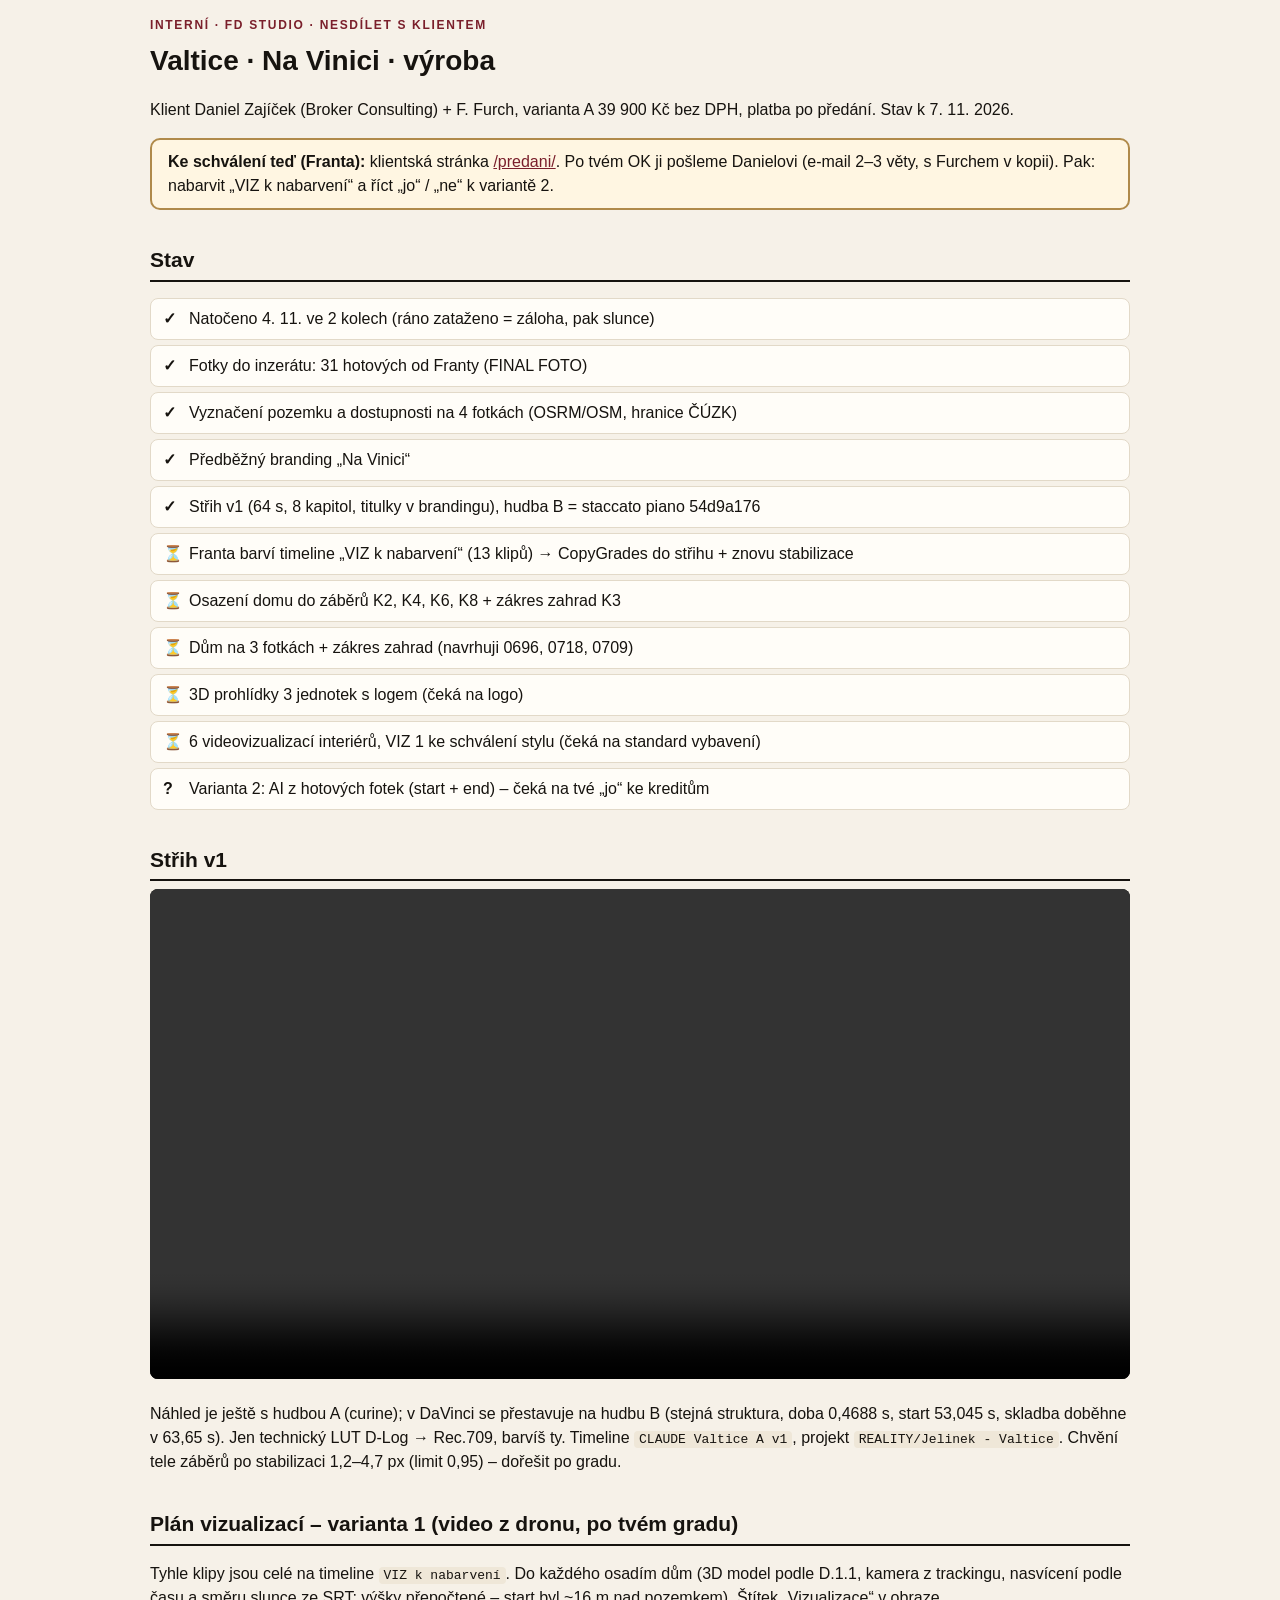
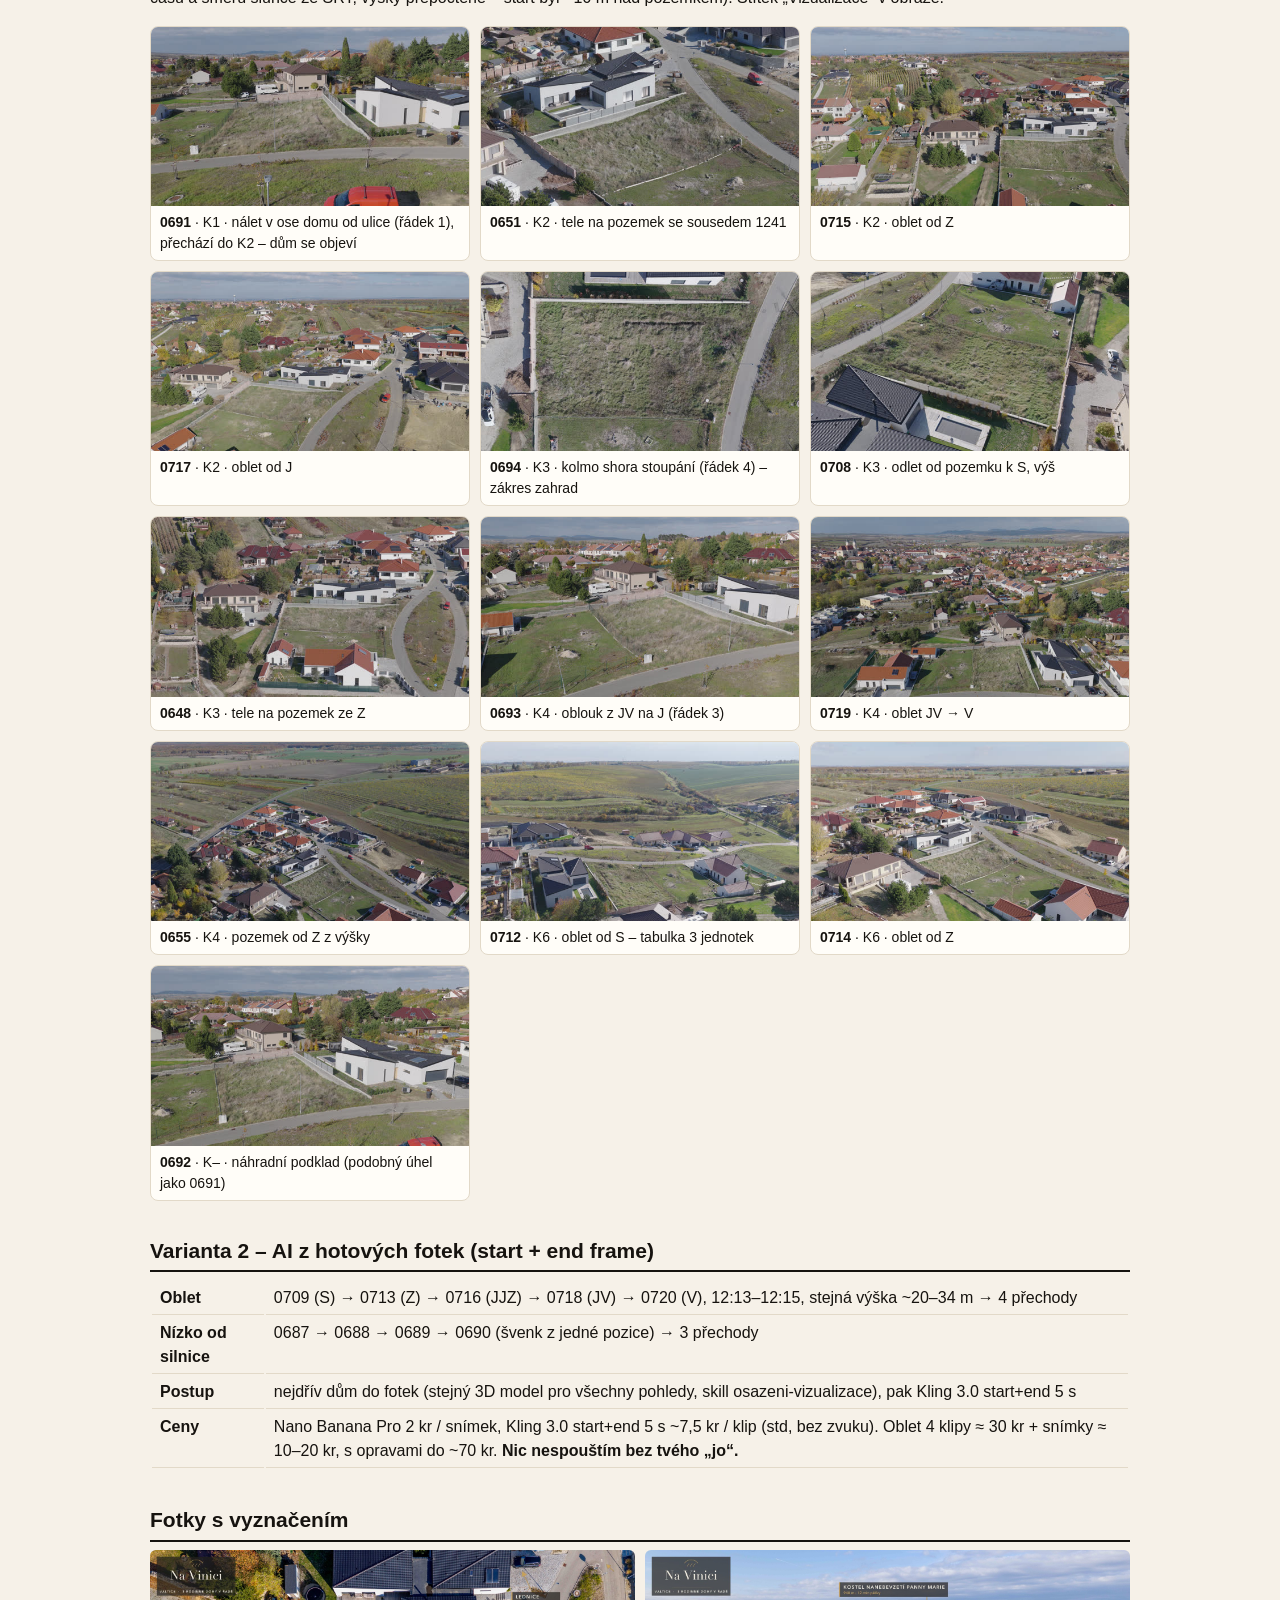
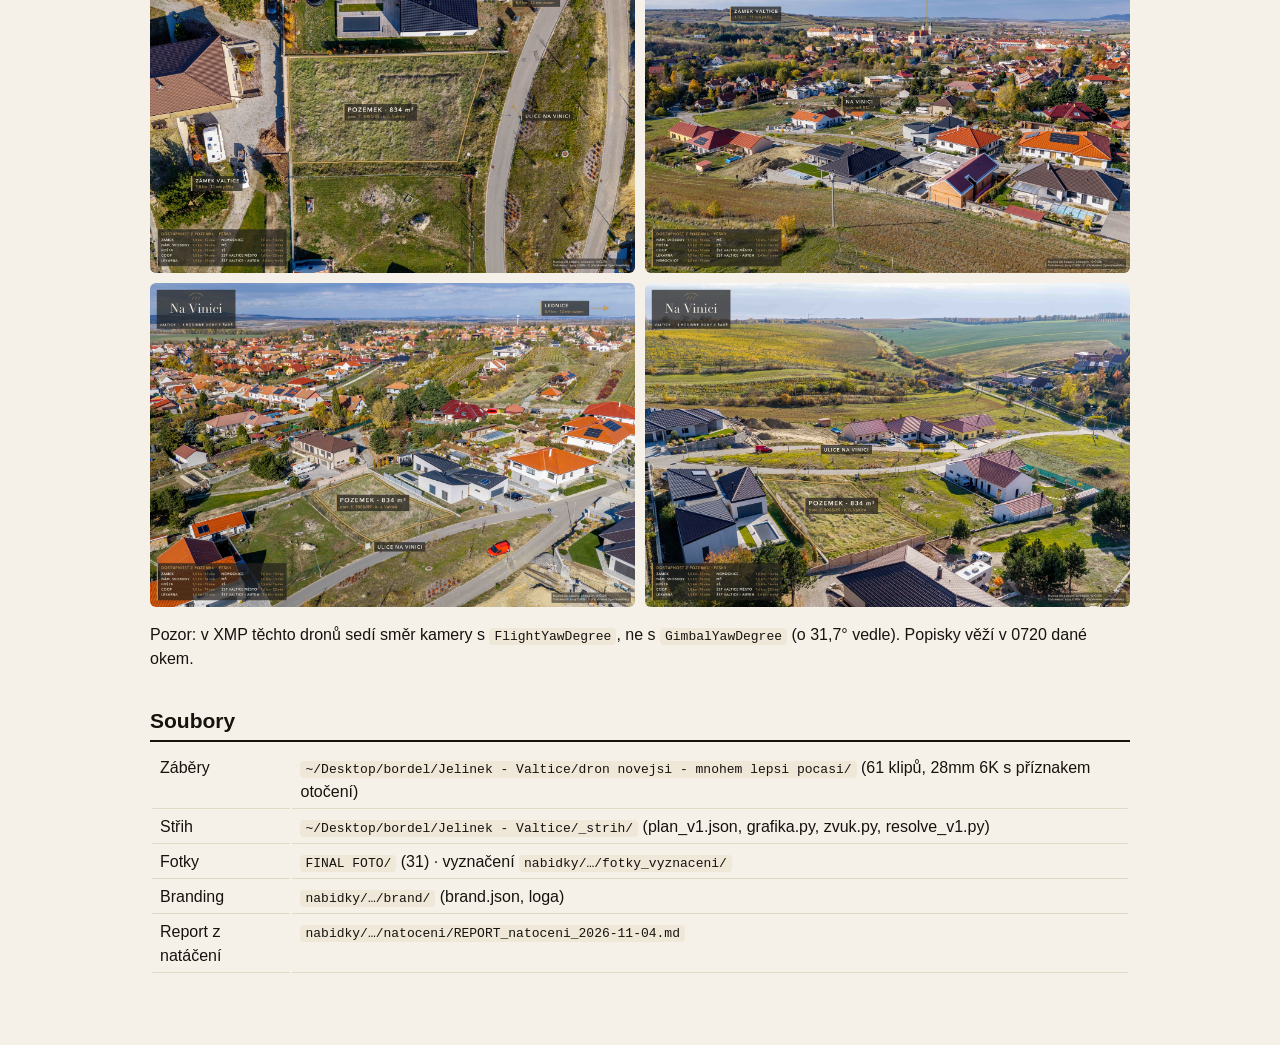
==== vyroba-a9925e/index.html @ 33c9d972 "Nabídka (platí do 2026-12-07)" ====
<!doctype html><html lang="cs"><head><meta charset="utf-8"><meta name="viewport" content="width=device-width,initial-scale=1">
<meta name="robots" content="noindex,nofollow,noarchive"><title>Valtice · výroba (interní)</title>
<style>body{margin:0;background:#f6f1e8;color:#16130f;font:16px/1.5 -apple-system,"Helvetica Neue",Arial,sans-serif}.w{max-width:980px;margin:0 auto;padding:16px 16px 70px}
h1{font-size:28px;margin:6px 0}h2{font-size:21px;margin:34px 0 8px;border-bottom:2px solid #16130f;padding-bottom:4px}.eyb{font-size:12px;letter-spacing:.14em;text-transform:uppercase;color:#7a1f2b;font-weight:700}
ul.st{list-style:none;padding:0}ul.st li{background:#fffdf8;border:1px solid #e2d9c8;border-radius:8px;padding:8px 12px;margin:5px 0}.s{display:inline-block;width:26px;font-weight:700}
.box{background:#fff6e2;border:2px solid #b08a4a;border-radius:10px;padding:10px 16px}a{color:#7a1f2b}
.vg{display:grid;grid-template-columns:repeat(auto-fill,minmax(270px,1fr));gap:10px}.vz{background:#fffdf8;border:1px solid #e2d9c8;border-radius:8px;overflow:hidden;font-size:14px}.vz img{width:100%;display:block}.vz div{padding:6px 9px}
.f4{display:grid;grid-template-columns:1fr 1fr;gap:10px}.f4 img{width:100%;border-radius:6px;display:block}video{width:100%;border-radius:8px;background:#000}
code{background:#efe7d8;padding:1px 5px;border-radius:4px;font-size:13px}td{padding:4px 8px;border-bottom:1px solid #e2d9c8;vertical-align:top}
@media(max-width:640px){.f4{grid-template-columns:1fr}}</style></head><body><div class="w">
<div class="eyb">Interní · FD Studio · nesdílet s klientem</div><h1>Valtice · Na Vinici · výroba</h1>
<p>Klient Daniel Zajíček (Broker Consulting) + F. Furch, varianta A 39 900 Kč bez DPH, platba po předání. Stav k 7. 11. 2026.</p>
<div class="box"><b>Ke schválení teď (Franta):</b> klientská stránka <a href="../predani/" target="_blank">/predani/</a>. Po tvém OK ji pošleme Danielovi
(e-mail 2–3 věty, s Furchem v kopii). Pak: nabarvit „VIZ k nabarvení“ a říct „jo“ / „ne“ k variantě 2.</div>
<h2>Stav</h2><ul class="st"><li><span class="s">✓</span>Natočeno 4. 11. ve 2 kolech (ráno zataženo = záloha, pak slunce)</li><li><span class="s">✓</span>Fotky do inzerátu: 31 hotových od Franty (FINAL FOTO)</li><li><span class="s">✓</span>Vyznačení pozemku a dostupnosti na 4 fotkách (OSRM/OSM, hranice ČÚZK)</li><li><span class="s">✓</span>Předběžný branding „Na Vinici“</li><li><span class="s">✓</span>Střih v1 (64 s, 8 kapitol, titulky v brandingu), hudba B = staccato piano 54d9a176</li><li><span class="s">⏳</span>Franta barví timeline „VIZ k nabarvení“ (13 klipů) → CopyGrades do střihu + znovu stabilizace</li><li><span class="s">⏳</span>Osazení domu do záběrů K2, K4, K6, K8 + zákres zahrad K3</li><li><span class="s">⏳</span>Dům na 3 fotkách + zákres zahrad (navrhuji 0696, 0718, 0709)</li><li><span class="s">⏳</span>3D prohlídky 3 jednotek s logem (čeká na logo)</li><li><span class="s">⏳</span>6 videovizualizací interiérů, VIZ 1 ke schválení stylu (čeká na standard vybavení)</li><li><span class="s">?</span>Varianta 2: AI z hotových fotek (start + end) – čeká na tvé „jo“ ke kreditům</li></ul>
<h2>Střih v1</h2><video controls preload="metadata" src="Valtice_A_v1_nahled_720p.mp4"></video>
<p class="mut">Náhled je ještě s hudbou A (curine); v DaVinci se přestavuje na hudbu B (stejná struktura, doba 0,4688 s, start 53,045 s, skladba doběhne v 63,65 s).
Jen technický LUT D-Log → Rec.709, barvíš ty. Timeline <code>CLAUDE Valtice A v1</code>, projekt <code>REALITY/Jelinek - Valtice</code>.
Chvění tele záběrů po stabilizaci 1,2–4,7 px (limit 0,95) – dořešit po gradu.</p>
<h2>Plán vizualizací – varianta 1 (video z dronu, po tvém gradu)</h2>
<p>Tyhle klipy jsou celé na timeline <code>VIZ k nabarvení</code>. Do každého osadím dům (3D model podle D.1.1, kamera z trackingu, nasvícení podle času
a směru slunce ze SRT; výšky přepočtené – start byl ~16 m nad pozemkem). Štítek „Vizualizace“ v obraze.</p>
<div class="vg"><div class="vz"><img src="img/viz_0691.jpg" alt=""><div><b>0691</b> · K1 · nálet v ose domu od ulice (řádek 1), přechází do K2 – dům se objeví</div></div><div class="vz"><img src="img/viz_0651.jpg" alt=""><div><b>0651</b> · K2 · tele na pozemek se sousedem 1241</div></div><div class="vz"><img src="img/viz_0715.jpg" alt=""><div><b>0715</b> · K2 · oblet od Z</div></div><div class="vz"><img src="img/viz_0717.jpg" alt=""><div><b>0717</b> · K2 · oblet od J</div></div><div class="vz"><img src="img/viz_0694.jpg" alt=""><div><b>0694</b> · K3 · kolmo shora stoupání (řádek 4) – zákres zahrad</div></div><div class="vz"><img src="img/viz_0708.jpg" alt=""><div><b>0708</b> · K3 · odlet od pozemku k S, výš</div></div><div class="vz"><img src="img/viz_0648.jpg" alt=""><div><b>0648</b> · K3 · tele na pozemek ze Z</div></div><div class="vz"><img src="img/viz_0693.jpg" alt=""><div><b>0693</b> · K4 · oblouk z JV na J (řádek 3)</div></div><div class="vz"><img src="img/viz_0719.jpg" alt=""><div><b>0719</b> · K4 · oblet JV → V</div></div><div class="vz"><img src="img/viz_0655.jpg" alt=""><div><b>0655</b> · K4 · pozemek od Z z výšky</div></div><div class="vz"><img src="img/viz_0712.jpg" alt=""><div><b>0712</b> · K6 · oblet od S – tabulka 3 jednotek</div></div><div class="vz"><img src="img/viz_0714.jpg" alt=""><div><b>0714</b> · K6 · oblet od Z</div></div><div class="vz"><img src="img/viz_0692.jpg" alt=""><div><b>0692</b> · K– · náhradní podklad (podobný úhel jako 0691)</div></div></div>
<h2>Varianta 2 – AI z hotových fotek (start + end frame)</h2>
<table><tr><td><b>Oblet</b></td><td>0709 (S) → 0713 (Z) → 0716 (JJZ) → 0718 (JV) → 0720 (V), 12:13–12:15, stejná výška ~20–34 m → 4 přechody</td></tr>
<tr><td><b>Nízko od silnice</b></td><td>0687 → 0688 → 0689 → 0690 (švenk z jedné pozice) → 3 přechody</td></tr>
<tr><td><b>Postup</b></td><td>nejdřív dům do fotek (stejný 3D model pro všechny pohledy, skill osazeni-vizualizace), pak Kling 3.0 start+end 5 s</td></tr>
<tr><td><b>Ceny</b></td><td>Nano Banana Pro 2 kr / snímek, Kling 3.0 start+end 5 s ~7,5 kr / klip (std, bez zvuku). Oblet 4 klipy ≈ 30 kr + snímky ≈ 10–20 kr, s opravami do ~70 kr.
<b>Nic nespouštím bez tvého „jo“.</b></td></tr></table>
<h2>Fotky s vyznačením</h2><div class="f4"><img src="img/_nahled_0696.jpg" alt=""><img src="img/_nahled_0720.jpg" alt=""><img src="img/_nahled_0718.jpg" alt=""><img src="img/_nahled_0709.jpg" alt=""></div>
<p class="mut">Pozor: v XMP těchto dronů sedí směr kamery s <code>FlightYawDegree</code>, ne s <code>GimbalYawDegree</code> (o 31,7° vedle). Popisky věží v 0720 dané okem.</p>
<h2>Soubory</h2><table>
<tr><td>Záběry</td><td><code>~/Desktop/bordel/Jelinek - Valtice/dron novejsi - mnohem lepsi pocasi/</code> (61 klipů, 28mm 6K s příznakem otočení)</td></tr>
<tr><td>Střih</td><td><code>~/Desktop/bordel/Jelinek - Valtice/_strih/</code> (plan_v1.json, grafika.py, zvuk.py, resolve_v1.py)</td></tr>
<tr><td>Fotky</td><td><code>FINAL FOTO/</code> (31) · vyznačení <code>nabidky/…/fotky_vyznaceni/</code></td></tr>
<tr><td>Branding</td><td><code>nabidky/…/brand/</code> (brand.json, loga)</td></tr>
<tr><td>Report z natáčení</td><td><code>nabidky/…/natoceni/REPORT_natoceni_2026-11-04.md</code></td></tr></table>
</div></body></html>
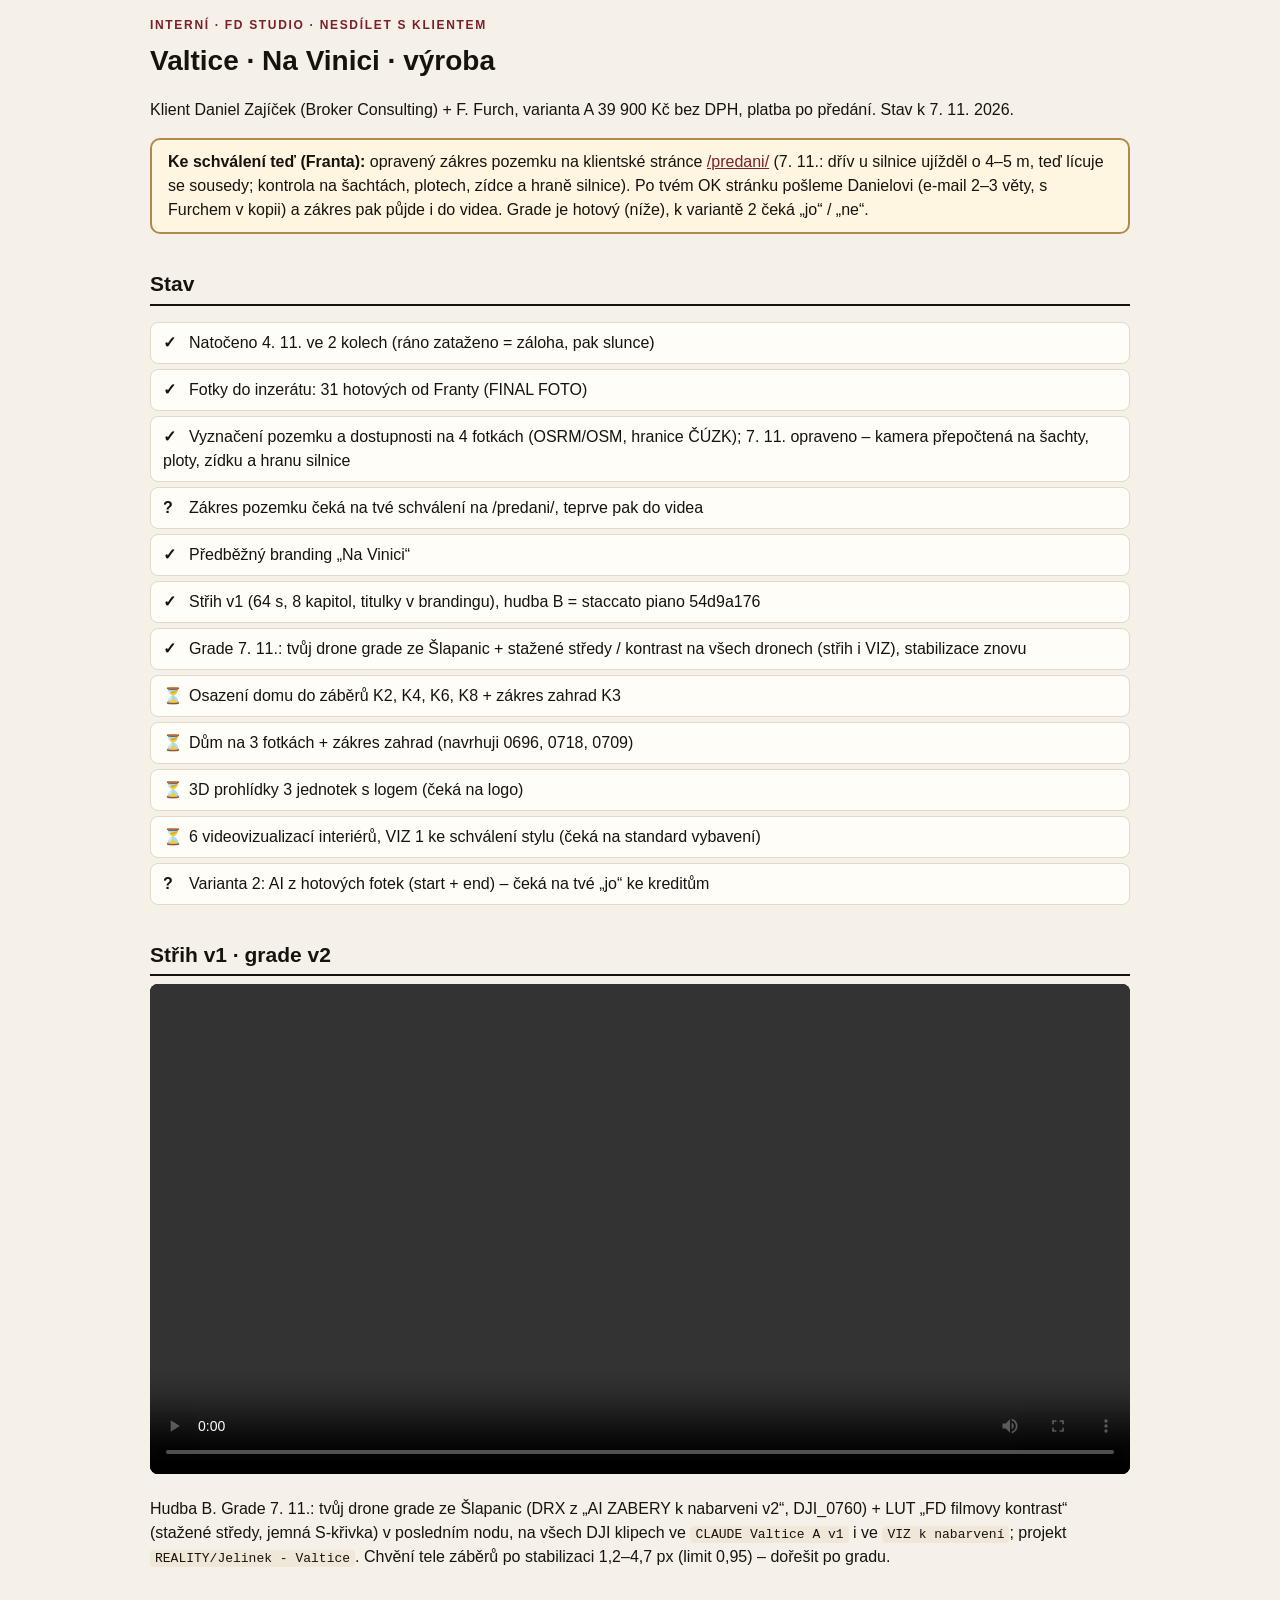
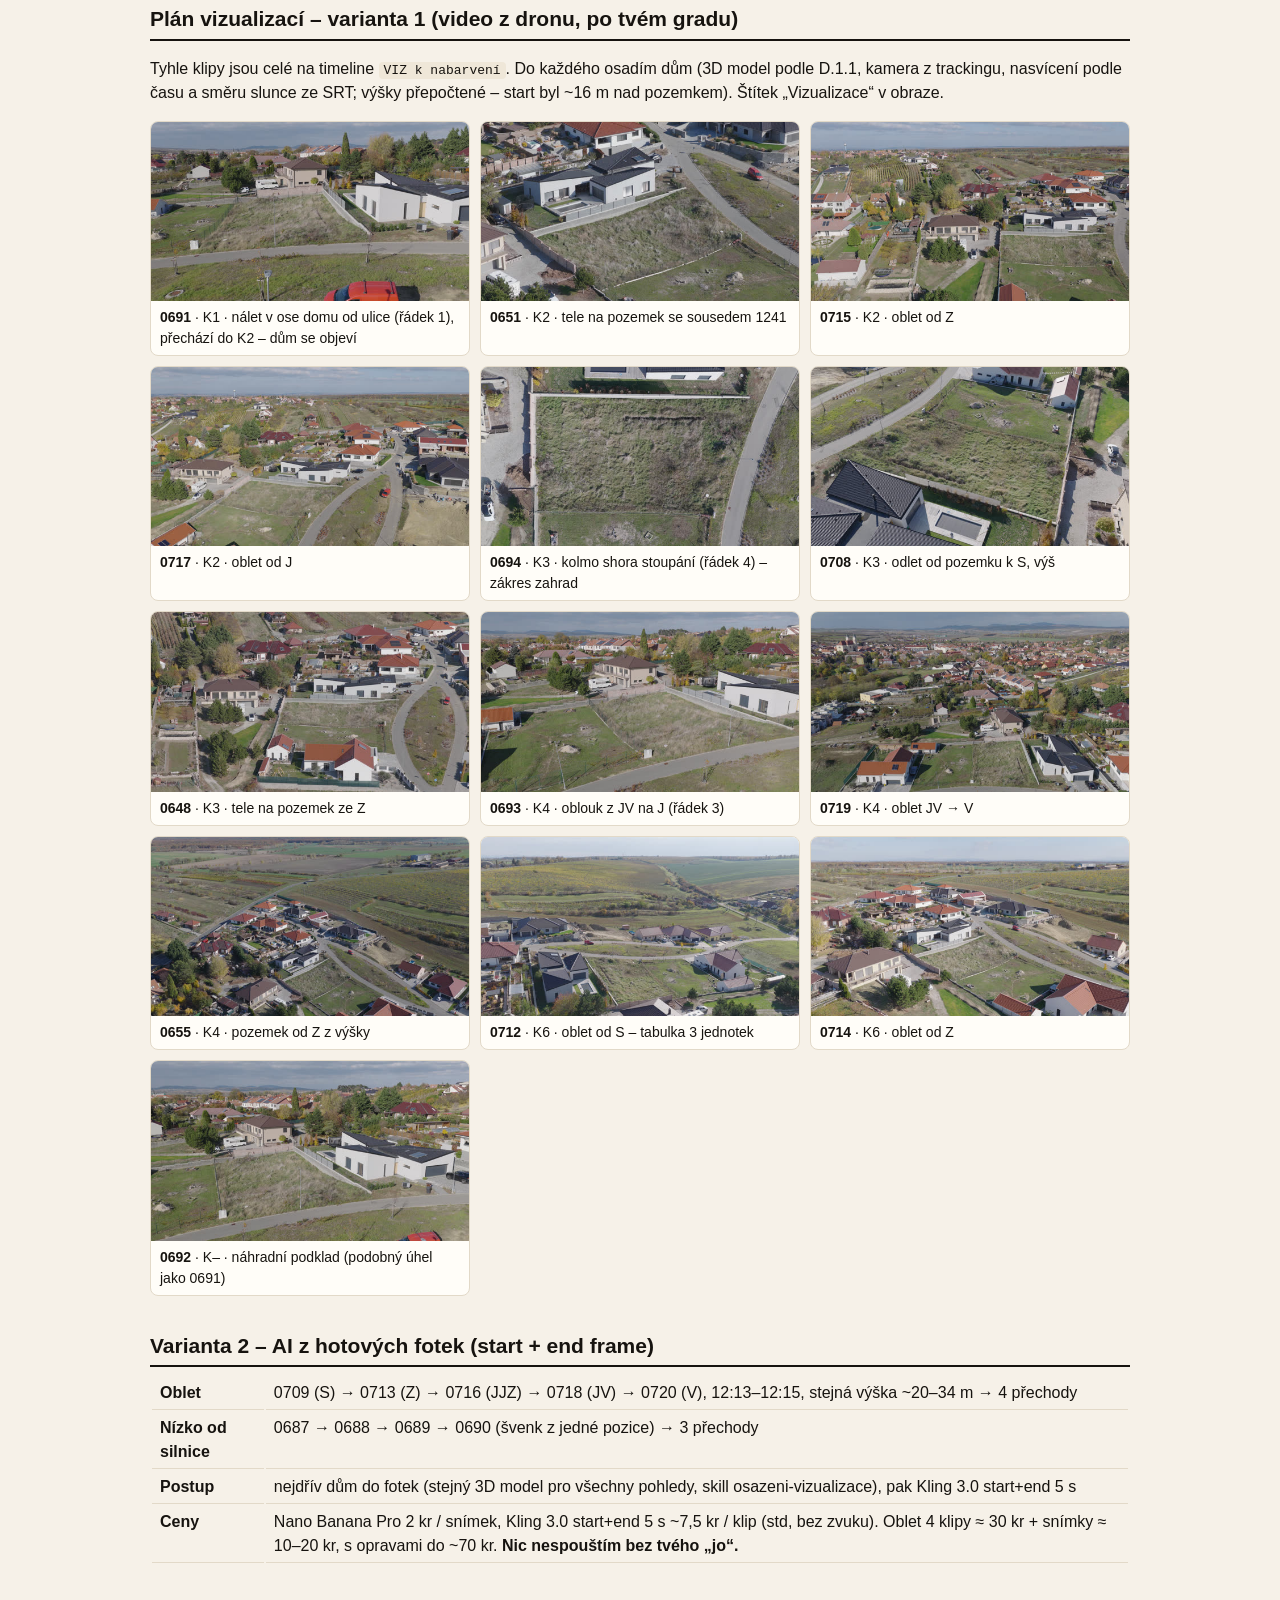
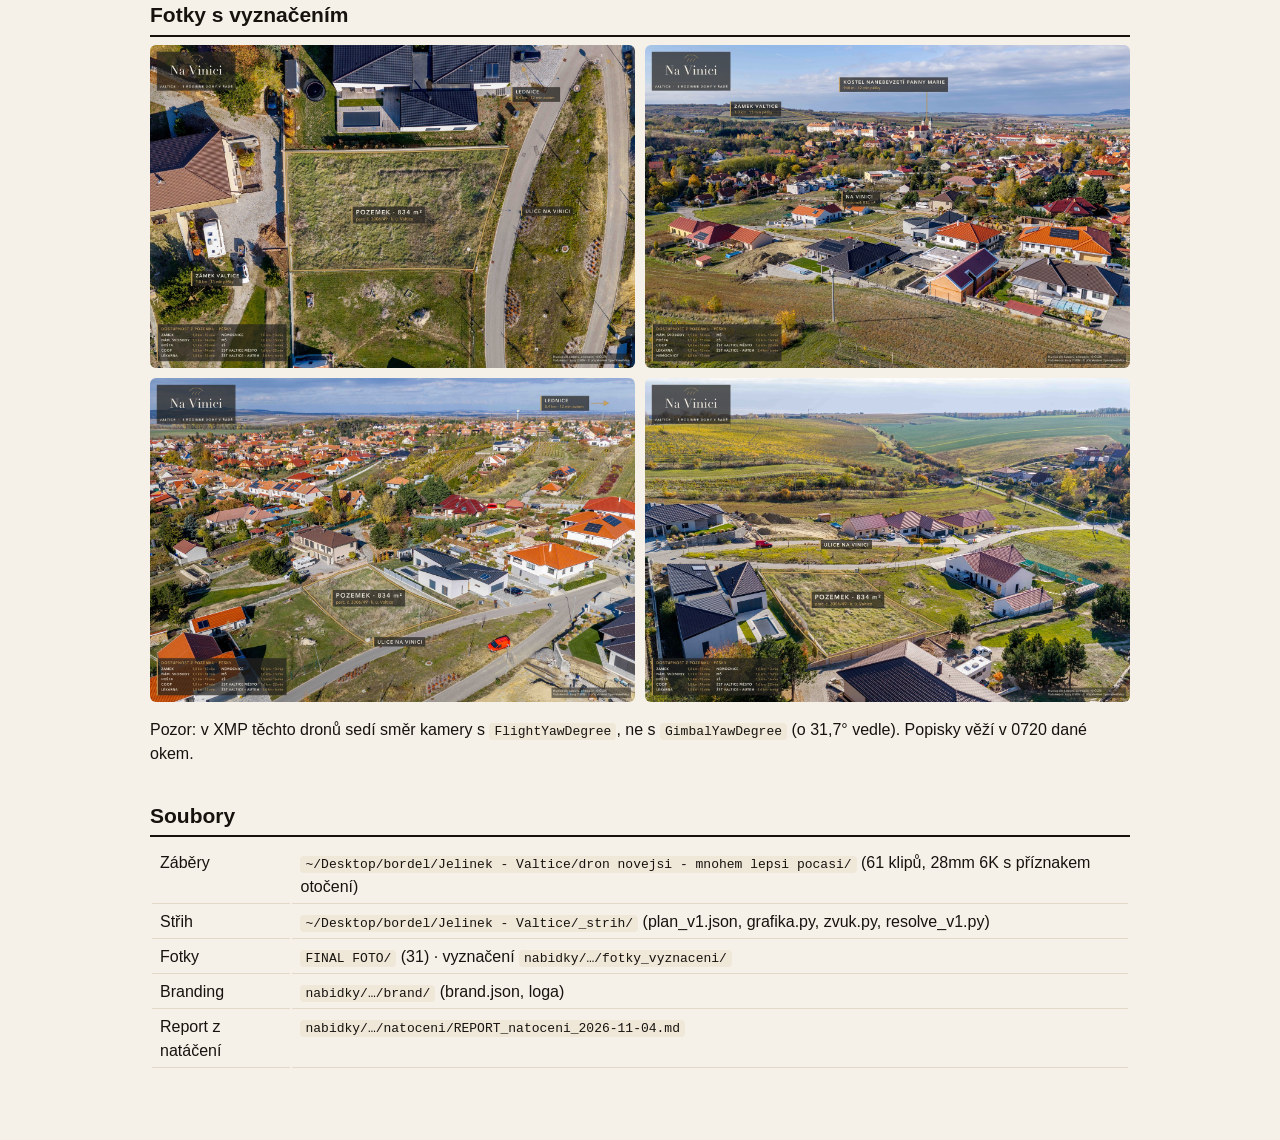
==== commit 87c2d69b: "Nabídka (platí do 2026-12-07)" ====
--- a/vyroba-a9925e/index.html
+++ b/vyroba-a9925e/index.html
@@ -10,24 +10,25 @@
 @media(max-width:640px){.f4{grid-template-columns:1fr}}</style></head><body><div class="w">
 <div class="eyb">Interní · FD Studio · nesdílet s klientem</div><h1>Valtice · Na Vinici · výroba</h1>
 <p>Klient Daniel Zajíček (Broker Consulting) + F. Furch, varianta A 39 900 Kč bez DPH, platba po předání. Stav k 7. 11. 2026.</p>
-<div class="box"><b>Ke schválení teď (Franta):</b> klientská stránka <a href="../predani/" target="_blank">/predani/</a>. Po tvém OK ji pošleme Danielovi
-(e-mail 2–3 věty, s Furchem v kopii). Pak: nabarvit „VIZ k nabarvení“ a říct „jo“ / „ne“ k variantě 2.</div>
-<h2>Stav</h2><ul class="st"><li><span class="s">✓</span>Natočeno 4. 11. ve 2 kolech (ráno zataženo = záloha, pak slunce)</li><li><span class="s">✓</span>Fotky do inzerátu: 31 hotových od Franty (FINAL FOTO)</li><li><span class="s">✓</span>Vyznačení pozemku a dostupnosti na 4 fotkách (OSRM/OSM, hranice ČÚZK)</li><li><span class="s">✓</span>Předběžný branding „Na Vinici“</li><li><span class="s">✓</span>Střih v1 (64 s, 8 kapitol, titulky v brandingu), hudba B = staccato piano 54d9a176</li><li><span class="s">⏳</span>Franta barví timeline „VIZ k nabarvení“ (13 klipů) → CopyGrades do střihu + znovu stabilizace</li><li><span class="s">⏳</span>Osazení domu do záběrů K2, K4, K6, K8 + zákres zahrad K3</li><li><span class="s">⏳</span>Dům na 3 fotkách + zákres zahrad (navrhuji 0696, 0718, 0709)</li><li><span class="s">⏳</span>3D prohlídky 3 jednotek s logem (čeká na logo)</li><li><span class="s">⏳</span>6 videovizualizací interiérů, VIZ 1 ke schválení stylu (čeká na standard vybavení)</li><li><span class="s">?</span>Varianta 2: AI z hotových fotek (start + end) – čeká na tvé „jo“ ke kreditům</li></ul>
-<h2>Střih v1</h2><video controls preload="metadata" src="Valtice_A_v1_nahled_720p.mp4"></video>
-<p class="mut">Náhled je ještě s hudbou A (curine); v DaVinci se přestavuje na hudbu B (stejná struktura, doba 0,4688 s, start 53,045 s, skladba doběhne v 63,65 s).
-Jen technický LUT D-Log → Rec.709, barvíš ty. Timeline <code>CLAUDE Valtice A v1</code>, projekt <code>REALITY/Jelinek - Valtice</code>.
+<div class="box"><b>Ke schválení teď (Franta):</b> opravený zákres pozemku na klientské stránce <a href="../predani/" target="_blank">/predani/</a>
+(7. 11.: dřív u silnice ujížděl o 4–5 m, teď lícuje se sousedy; kontrola na šachtách, plotech, zídce a hraně silnice). Po tvém OK stránku pošleme Danielovi
+(e-mail 2–3 věty, s Furchem v kopii) a zákres pak půjde i do videa. Grade je hotový (níže), k variantě 2 čeká „jo“ / „ne“.</div>
+<h2>Stav</h2><ul class="st"><li><span class="s">✓</span>Natočeno 4. 11. ve 2 kolech (ráno zataženo = záloha, pak slunce)</li><li><span class="s">✓</span>Fotky do inzerátu: 31 hotových od Franty (FINAL FOTO)</li><li><span class="s">✓</span>Vyznačení pozemku a dostupnosti na 4 fotkách (OSRM/OSM, hranice ČÚZK); 7. 11. opraveno – kamera přepočtená na šachty, ploty, zídku a hranu silnice</li><li><span class="s">?</span>Zákres pozemku čeká na tvé schválení na /predani/, teprve pak do videa</li><li><span class="s">✓</span>Předběžný branding „Na Vinici“</li><li><span class="s">✓</span>Střih v1 (64 s, 8 kapitol, titulky v brandingu), hudba B = staccato piano 54d9a176</li><li><span class="s">✓</span>Grade 7. 11.: tvůj drone grade ze Šlapanic + stažené středy / kontrast na všech dronech (střih i VIZ), stabilizace znovu</li><li><span class="s">⏳</span>Osazení domu do záběrů K2, K4, K6, K8 + zákres zahrad K3</li><li><span class="s">⏳</span>Dům na 3 fotkách + zákres zahrad (navrhuji 0696, 0718, 0709)</li><li><span class="s">⏳</span>3D prohlídky 3 jednotek s logem (čeká na logo)</li><li><span class="s">⏳</span>6 videovizualizací interiérů, VIZ 1 ke schválení stylu (čeká na standard vybavení)</li><li><span class="s">?</span>Varianta 2: AI z hotových fotek (start + end) – čeká na tvé „jo“ ke kreditům</li></ul>
+<h2>Střih v1 · grade v2</h2><video controls preload="metadata" src="Valtice_A_v2_grade_nahled_720p.mp4"></video>
+<p class="mut">Hudba B. Grade 7. 11.: tvůj drone grade ze Šlapanic (DRX z „AI ZABERY k nabarveni v2“, DJI_0760) + LUT „FD filmovy kontrast“ (stažené středy, jemná S-křivka) v posledním nodu,
+na všech DJI klipech ve <code>CLAUDE Valtice A v1</code> i ve <code>VIZ k nabarvení</code>; projekt <code>REALITY/Jelinek - Valtice</code>.
 Chvění tele záběrů po stabilizaci 1,2–4,7 px (limit 0,95) – dořešit po gradu.</p>
 <h2>Plán vizualizací – varianta 1 (video z dronu, po tvém gradu)</h2>
 <p>Tyhle klipy jsou celé na timeline <code>VIZ k nabarvení</code>. Do každého osadím dům (3D model podle D.1.1, kamera z trackingu, nasvícení podle času
 a směru slunce ze SRT; výšky přepočtené – start byl ~16 m nad pozemkem). Štítek „Vizualizace“ v obraze.</p>
-<div class="vg"><div class="vz"><img src="img/viz_0691.jpg" alt=""><div><b>0691</b> · K1 · nálet v ose domu od ulice (řádek 1), přechází do K2 – dům se objeví</div></div><div class="vz"><img src="img/viz_0651.jpg" alt=""><div><b>0651</b> · K2 · tele na pozemek se sousedem 1241</div></div><div class="vz"><img src="img/viz_0715.jpg" alt=""><div><b>0715</b> · K2 · oblet od Z</div></div><div class="vz"><img src="img/viz_0717.jpg" alt=""><div><b>0717</b> · K2 · oblet od J</div></div><div class="vz"><img src="img/viz_0694.jpg" alt=""><div><b>0694</b> · K3 · kolmo shora stoupání (řádek 4) – zákres zahrad</div></div><div class="vz"><img src="img/viz_0708.jpg" alt=""><div><b>0708</b> · K3 · odlet od pozemku k S, výš</div></div><div class="vz"><img src="img/viz_0648.jpg" alt=""><div><b>0648</b> · K3 · tele na pozemek ze Z</div></div><div class="vz"><img src="img/viz_0693.jpg" alt=""><div><b>0693</b> · K4 · oblouk z JV na J (řádek 3)</div></div><div class="vz"><img src="img/viz_0719.jpg" alt=""><div><b>0719</b> · K4 · oblet JV → V</div></div><div class="vz"><img src="img/viz_0655.jpg" alt=""><div><b>0655</b> · K4 · pozemek od Z z výšky</div></div><div class="vz"><img src="img/viz_0712.jpg" alt=""><div><b>0712</b> · K6 · oblet od S – tabulka 3 jednotek</div></div><div class="vz"><img src="img/viz_0714.jpg" alt=""><div><b>0714</b> · K6 · oblet od Z</div></div><div class="vz"><img src="img/viz_0692.jpg" alt=""><div><b>0692</b> · K– · náhradní podklad (podobný úhel jako 0691)</div></div></div>
+<div class="vg"><div class="vz"><a class="lb" data-g="viz" href="img/viz_0691.jpg" data-cap="0691 · K1 · nálet v ose domu od ulice (řádek 1), přechází do K2 – dům se objeví"><img src="img/viz_0691.jpg" alt=""></a><div><b>0691</b> · K1 · nálet v ose domu od ulice (řádek 1), přechází do K2 – dům se objeví</div></div><div class="vz"><a class="lb" data-g="viz" href="img/viz_0651.jpg" data-cap="0651 · K2 · tele na pozemek se sousedem 1241"><img src="img/viz_0651.jpg" alt=""></a><div><b>0651</b> · K2 · tele na pozemek se sousedem 1241</div></div><div class="vz"><a class="lb" data-g="viz" href="img/viz_0715.jpg" data-cap="0715 · K2 · oblet od Z"><img src="img/viz_0715.jpg" alt=""></a><div><b>0715</b> · K2 · oblet od Z</div></div><div class="vz"><a class="lb" data-g="viz" href="img/viz_0717.jpg" data-cap="0717 · K2 · oblet od J"><img src="img/viz_0717.jpg" alt=""></a><div><b>0717</b> · K2 · oblet od J</div></div><div class="vz"><a class="lb" data-g="viz" href="img/viz_0694.jpg" data-cap="0694 · K3 · kolmo shora stoupání (řádek 4) – zákres zahrad"><img src="img/viz_0694.jpg" alt=""></a><div><b>0694</b> · K3 · kolmo shora stoupání (řádek 4) – zákres zahrad</div></div><div class="vz"><a class="lb" data-g="viz" href="img/viz_0708.jpg" data-cap="0708 · K3 · odlet od pozemku k S, výš"><img src="img/viz_0708.jpg" alt=""></a><div><b>0708</b> · K3 · odlet od pozemku k S, výš</div></div><div class="vz"><a class="lb" data-g="viz" href="img/viz_0648.jpg" data-cap="0648 · K3 · tele na pozemek ze Z"><img src="img/viz_0648.jpg" alt=""></a><div><b>0648</b> · K3 · tele na pozemek ze Z</div></div><div class="vz"><a class="lb" data-g="viz" href="img/viz_0693.jpg" data-cap="0693 · K4 · oblouk z JV na J (řádek 3)"><img src="img/viz_0693.jpg" alt=""></a><div><b>0693</b> · K4 · oblouk z JV na J (řádek 3)</div></div><div class="vz"><a class="lb" data-g="viz" href="img/viz_0719.jpg" data-cap="0719 · K4 · oblet JV → V"><img src="img/viz_0719.jpg" alt=""></a><div><b>0719</b> · K4 · oblet JV → V</div></div><div class="vz"><a class="lb" data-g="viz" href="img/viz_0655.jpg" data-cap="0655 · K4 · pozemek od Z z výšky"><img src="img/viz_0655.jpg" alt=""></a><div><b>0655</b> · K4 · pozemek od Z z výšky</div></div><div class="vz"><a class="lb" data-g="viz" href="img/viz_0712.jpg" data-cap="0712 · K6 · oblet od S – tabulka 3 jednotek"><img src="img/viz_0712.jpg" alt=""></a><div><b>0712</b> · K6 · oblet od S – tabulka 3 jednotek</div></div><div class="vz"><a class="lb" data-g="viz" href="img/viz_0714.jpg" data-cap="0714 · K6 · oblet od Z"><img src="img/viz_0714.jpg" alt=""></a><div><b>0714</b> · K6 · oblet od Z</div></div><div class="vz"><a class="lb" data-g="viz" href="img/viz_0692.jpg" data-cap="0692 · K– · náhradní podklad (podobný úhel jako 0691)"><img src="img/viz_0692.jpg" alt=""></a><div><b>0692</b> · K– · náhradní podklad (podobný úhel jako 0691)</div></div></div>
 <h2>Varianta 2 – AI z hotových fotek (start + end frame)</h2>
 <table><tr><td><b>Oblet</b></td><td>0709 (S) → 0713 (Z) → 0716 (JJZ) → 0718 (JV) → 0720 (V), 12:13–12:15, stejná výška ~20–34 m → 4 přechody</td></tr>
 <tr><td><b>Nízko od silnice</b></td><td>0687 → 0688 → 0689 → 0690 (švenk z jedné pozice) → 3 přechody</td></tr>
 <tr><td><b>Postup</b></td><td>nejdřív dům do fotek (stejný 3D model pro všechny pohledy, skill osazeni-vizualizace), pak Kling 3.0 start+end 5 s</td></tr>
 <tr><td><b>Ceny</b></td><td>Nano Banana Pro 2 kr / snímek, Kling 3.0 start+end 5 s ~7,5 kr / klip (std, bez zvuku). Oblet 4 klipy ≈ 30 kr + snímky ≈ 10–20 kr, s opravami do ~70 kr.
 <b>Nic nespouštím bez tvého „jo“.</b></td></tr></table>
-<h2>Fotky s vyznačením</h2><div class="f4"><img src="img/_nahled_0696.jpg" alt=""><img src="img/_nahled_0720.jpg" alt=""><img src="img/_nahled_0718.jpg" alt=""><img src="img/_nahled_0709.jpg" alt=""></div>
+<h2>Fotky s vyznačením</h2><div class="f4"><a class="lb" data-g="f4" href="img/_nahled_0696.jpg" data-cap="Vyznačení 0696"><img src="img/_nahled_0696.jpg" alt=""></a><a class="lb" data-g="f4" href="img/_nahled_0720.jpg" data-cap="Vyznačení 0720"><img src="img/_nahled_0720.jpg" alt=""></a><a class="lb" data-g="f4" href="img/_nahled_0718.jpg" data-cap="Vyznačení 0718"><img src="img/_nahled_0718.jpg" alt=""></a><a class="lb" data-g="f4" href="img/_nahled_0709.jpg" data-cap="Vyznačení 0709"><img src="img/_nahled_0709.jpg" alt=""></a></div>
 <p class="mut">Pozor: v XMP těchto dronů sedí směr kamery s <code>FlightYawDegree</code>, ne s <code>GimbalYawDegree</code> (o 31,7° vedle). Popisky věží v 0720 dané okem.</p>
 <h2>Soubory</h2><table>
 <tr><td>Záběry</td><td><code>~/Desktop/bordel/Jelinek - Valtice/dron novejsi - mnohem lepsi pocasi/</code> (61 klipů, 28mm 6K s příznakem otočení)</td></tr>
@@ -35,4 +36,31 @@
 <tr><td>Fotky</td><td><code>FINAL FOTO/</code> (31) · vyznačení <code>nabidky/…/fotky_vyznaceni/</code></td></tr>
 <tr><td>Branding</td><td><code>nabidky/…/brand/</code> (brand.json, loga)</td></tr>
 <tr><td>Report z natáčení</td><td><code>nabidky/…/natoceni/REPORT_natoceni_2026-11-04.md</code></td></tr></table>
-</div></body></html>+</div><style>
+a.lb{display:block;cursor:zoom-in}
+.lbx{position:fixed;inset:0;background:#121010;display:none;align-items:center;justify-content:center;z-index:9999;touch-action:pan-y pinch-zoom}
+.lbx img{max-width:96vw;max-height:84vh;object-fit:contain;box-shadow:0 10px 40px rgba(0,0,0,.5);user-select:none}
+.lbx button{position:absolute;background:rgba(36,34,31,.7);color:#F3ECDF;border:1px solid rgba(200,161,90,.6);font:28px/1 system-ui,sans-serif;
+ width:52px;height:52px;border-radius:50%;cursor:pointer;display:flex;align-items:center;justify-content:center}
+.lbx button:hover{background:#C8A15A;color:#24221F}
+.lbc{top:14px;right:14px}.lbp{left:14px;top:50%;transform:translateY(-50%)}.lbn{right:14px;top:50%;transform:translateY(-50%)}
+.lbb{position:absolute;left:0;right:0;bottom:0;display:flex;gap:14px;align-items:center;justify-content:center;padding:12px 16px calc(12px + env(safe-area-inset-bottom));
+ color:#F3ECDF;font:14px/1.3 system-ui,sans-serif}
+.lbd{background:#C8A15A;color:#24221F;text-decoration:none;font-weight:700;padding:10px 16px;border-radius:3px}
+@media(max-width:700px){.lbx img{max-width:100vw;max-height:76vh}.lbp,.lbn{top:auto;bottom:70px;transform:none}.lbx button{width:48px;height:48px}}
+</style>
+<div id="lb" class="lbx" role="dialog" aria-label="Galerie"><button class="lbc" aria-label="Zavřít">×</button><button class="lbp" aria-label="Předchozí">‹</button>
+<img alt=""><button class="lbn" aria-label="Další">›</button><div class="lbb"><span class="lbt"></span><a class="lbd" download>⬇ Stáhnout</a></div></div>
+<script>(()=>{const L=document.getElementById('lb'),I=L.querySelector('img'),T=L.querySelector('.lbt'),D=L.querySelector('.lbd'),P=L.querySelector('.lbp'),N=L.querySelector('.lbn');let g=[],i=0;
+const ukaz=k=>{i=(k+g.length)%g.length;const a=g[i];I.src=a.getAttribute('href');T.textContent=(a.dataset.cap?a.dataset.cap+'  ·  ':'')+(g.length>1?(i+1)+' / '+g.length:'');
+ if(a.dataset.dl){D.href=a.dataset.dl;D.setAttribute('download',a.dataset.dn||'');D.style.display=''}else D.style.display='none';
+ P.style.display=N.style.display=g.length>1?'':'none';[i+1,i-1].forEach(j=>{const b=g[(j+g.length)%g.length];if(b)(new Image()).src=b.getAttribute('href')})};
+const otevri=a=>{g=[...document.querySelectorAll('a.lb[data-g="'+a.dataset.g+'"]')];ukaz(g.indexOf(a));L.style.display='flex';document.body.style.overflow='hidden'};
+const zavri=()=>{L.style.display='none';I.removeAttribute('src');document.body.style.overflow=''};
+document.addEventListener('click',e=>{const a=e.target.closest('a.lb');if(a){e.preventDefault();otevri(a)}});
+L.querySelector('.lbc').onclick=zavri;P.onclick=e=>{e.stopPropagation();ukaz(i-1)};N.onclick=e=>{e.stopPropagation();ukaz(i+1)};
+L.addEventListener('click',e=>{if(e.target===L||e.target.classList.contains('lbb'))zavri()});
+addEventListener('keydown',e=>{if(L.style.display!=='flex')return;if(e.key==='Escape')zavri();else if(e.key==='ArrowLeft')ukaz(i-1);else if(e.key==='ArrowRight')ukaz(i+1)});
+let x0=null,y0=null;L.addEventListener('touchstart',e=>{if(e.touches.length===1){x0=e.touches[0].clientX;y0=e.touches[0].clientY}else x0=null},{passive:true});
+L.addEventListener('touchend',e=>{if(x0===null)return;const dx=e.changedTouches[0].clientX-x0,dy=e.changedTouches[0].clientY-y0;x0=null;
+ if(Math.abs(dx)>50&&Math.abs(dx)>1.3*Math.abs(dy))ukaz(i+(dx<0?1:-1));else if(dy>110&&Math.abs(dy)>2*Math.abs(dx))zavri()},{passive:true});})();</script></body></html>
